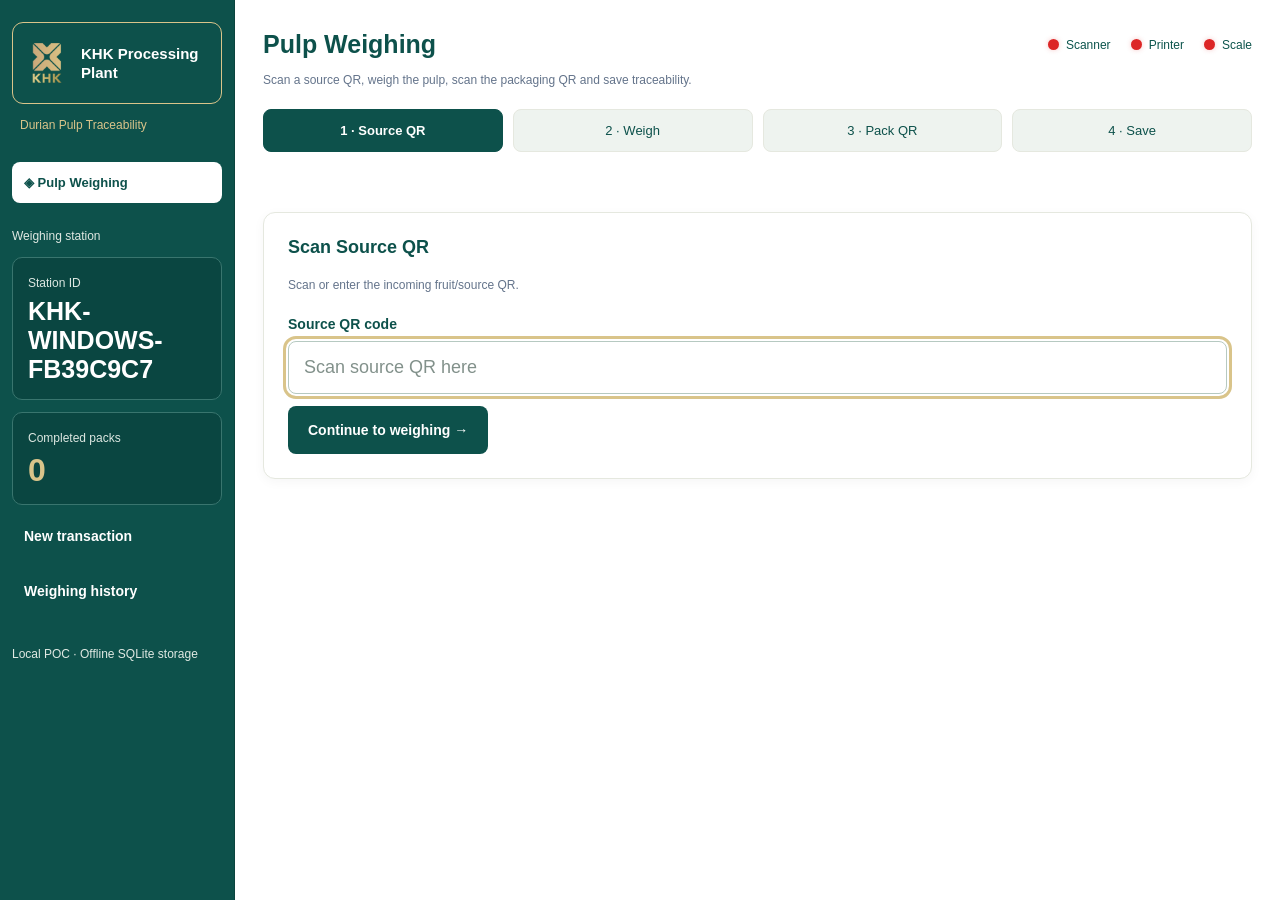
==== cloudkiosk.html @ 8116091a "Add new files via upload" ====
<!doctype html>
<html lang="en">

<head>
  <meta charset="utf-8">
  <meta name="viewport" content="width=device-width, initial-scale=1">

  <title>KHK Processing Plant — Cloud</title>

  <link rel="stylesheet"
        href="/static/css/cloudkiosk.css">

  <link rel="stylesheet"
        href="/static/css/cloudhardware_status.css">


  <script src="/static/js/cloudauth.js" defer></script>
  <script src="/static/js/cloudkiosk.js" defer></script>        
  <script src="/static/js/cloudkiosk.js" defer></script>

  
  <link rel="manifest"
        href="/static/cloudmanifest.json">

  <meta name="theme-color" content="#164A32">
</head>

<body>
<div class="shell">
  <aside class="sidebar">
    <div class="brand">
    <img
        src="/static/images/khk-logo.png"
        alt="KHK Logo"
        class="khk-logo"
    >
    <strong>KHK Processing Plant</strong>
</div>
    <p class="small">Durian Pulp Traceability</p>
    <div class="nav">◈ Pulp Weighing</div>
    <p class="small station-label">Weighing station</p>
    <div class="stat"><span class="small">Station ID</span><strong id="station">Detecting...</strong></div>
    <div class="stat production"><span class="small">Completed packs</span><strong id="count">0</strong></div>
    
    <button id="new" class="side-button">New transaction</button>
    <button id="showHistory" class="side-button">Weighing history</button>
    <p class="small sidebar-footer">Local POC · Offline SQLite storage</p>
  </aside>
  <main class="main">
    


    <div class="kiosk-topbar">
        <h1>Pulp Weighing</h1>

        <div class="hardware-inline">
            <div class="hardware-device">
                <span id="hwScanner" class="hardware-dot"></span>
                <span>Scanner</span>
                <span id="hwScannerDetail" hidden></span>
            </div>

            <div class="hardware-device">
                <span id="hwPrinter" class="hardware-dot"></span>
                <span>Printer</span>
                <span id="hwPrinterDetail" hidden></span>
            </div>

            <div class="hardware-device">
                <span id="hwScale" class="hardware-dot"></span>
                <span>Scale</span>
                <span id="hwScaleDetail" hidden></span>
            </div>
        </div>
    </div>

    <p class="small">Scan a source QR, weigh the pulp, scan the packaging QR and save traceability.</p>
    <nav class="steps" aria-label="Weighing steps">
      <span id="step1" class="active">1 · Source QR</span><span id="step2">2 · Weigh</span><span id="step3">3 · Pack QR</span><span id="step4">4 · Save</span>
    </nav>
    <div id="message" class="message" role="status" aria-live="polite"></div>
    <section id="sourcePanel" class="panel">
      <h2>Scan Source QR</h2><p class="small">Scan or enter the incoming fruit/source QR.</p>
      <label for="source">Source QR code</label><input id="source" maxlength="512" autocomplete="off" placeholder="Scan source QR here">
      <button id="toWeigh">Continue to weighing →</button>
    </section>
    <section id="weighPanel" class="panel hidden">
      <h2>Weigh Pulp</h2><p class="small">Simulated scale for interface testing. No hardware connected.</p>
      <div class="reading"><span id="reading">0</span><small> g</small></div>
      <p id="scaleStatus" class="small">Connecting to scale...</p><button id="capture">Capture weight →</button><button id="backSource" class="secondary">← Back</button>
    </section>
    <section id="packPanel" class="panel hidden">
      <h2>Scan Packaging QR</h2><p class="small">Scan the QR attached after packaging.</p>
      <div class="summary" id="summary"></div><label for="pack">Packaging QR code</label>
      <input id="pack" maxlength="512" autocomplete="off" placeholder="Scan packaging QR here">
      <button id="toSave">Review transaction →</button><button id="backWeigh" class="secondary">← Back</button>
    </section>
    <section id="savePanel" class="panel hidden">
      <h2>Confirm &amp; Save</h2><p class="small">Review before saving to the local SQLite database.</p>
      <div class="summary" id="review"></div><button id="save">Save traceability record</button><button id="backPack" class="secondary">← Back</button>
    </section>
    <section id="successPanel" class="panel hidden">
      <h2>Record saved locally ✓</h2><div class="summary" id="saved"></div><button id="next">Start next pack →</button>
    </section>
    <section id="historyPanel" class="panel hidden">
      <h2>Weighing History</h2><p class="small">Latest 100 records saved on this kiosk.</p>
      <input id="search" placeholder="Search source or packaging QR">
      <div class="table-wrap"><table><thead><tr><th>Time</th><th>Source QR</th><th>Weight</th><th>Packaging QR</th><th>Sync</th></tr></thead><tbody id="historyRows"></tbody></table></div>
      <button id="closeHistory" class="secondary">Back to weighing</button>
    </section>
  </main>
</div>
</body>
</html>
---- static/css/cloudkiosk.css ----
/* KHK Pulp Kiosk — green/gold/white corporate theme, 2026-11-11.
   Replaces kiosk.css. Do not load khk-duritech.css alongside this file. */
:root{font-family:'Segoe UI',Arial,sans-serif;--green:#0d514b;--green-hover:#17675e;--gold:#d9c48a;--cream:#f8f7f2;--white:#fff;--text:#164d49;--muted:#64748b;--line:#e5e8df;color:var(--text);background:var(--white)}
*{box-sizing:border-box}
body{margin:0;background:var(--white);color:var(--text)}
.shell{display:flex;min-height:100vh}
.sidebar{width:235px;flex-shrink:0;padding:22px 12px;background:var(--green);color:#fff;border-right:1px solid #0b443e}
.brand{font-size:15px;font-weight:700;line-height:1.3;padding:13px 12px;border:1px solid var(--gold);border-radius:11px;color:#fff}
.small{color:var(--muted);font-size:12px;line-height:1.5}
.sidebar .small{color:#e0e9e3}
.sidebar>.small:first-of-type{color:var(--gold);margin:12px 8px 28px}
.nav{margin-top:24px;padding:13px 12px;background:#fff;border-radius:8px;color:var(--green);font-size:13px;font-weight:700}
.main{width:min(1050px,100%);margin:0 auto;padding:30px 28px;min-width:0;background:#fff}
.main>h1{background:#fff;border:1px solid var(--line);border-radius:12px;padding:20px 20px 4px;margin:0;font-size:24px;color:var(--green)}
.main>h1+.small{border:1px solid var(--line);border-top:0;border-radius:0 0 12px 12px;padding:0 20px 20px;margin:-8px 0 18px;background:#fff}
.panel{background:#fff;border:1px solid var(--line);border-radius:12px;padding:24px;margin:22px 0;box-shadow:0 3px 12px rgba(0,0,0,.04)}
h1{margin:0 0 8px;font-size:25px;color:var(--green)}
h2{font-size:18px;margin:0 0 18px;color:var(--green)}
button{background:var(--green);color:#fff;border:0;border-radius:8px;padding:13px 20px;font:inherit;font-size:14px;font-weight:650;cursor:pointer;margin:12px 10px 0 0;min-height:48px}
button:hover{background:var(--green-hover)}button:disabled{opacity:.5;cursor:wait}
button:focus-visible,input:focus-visible{outline:3px solid var(--gold);outline-offset:2px}
.secondary{background:#edf4f0;color:var(--green);border:1px solid #b9d2c9}
.secondary:hover{background:#dcece5}
.side-button{display:block;width:100%;text-align:left;background:transparent;color:#fff;margin:7px 0 0;padding:13px 12px}
.side-button:hover{background:#17675e}
.stat{background:#0a4641;padding:15px;border-radius:10px;margin-top:12px;border:1px solid #39756e;color:#fff}
.stat .small{color:#dce7e1}
.stat strong{display:block;font-size:25px;margin-top:5px;color:#fff}
.station-label{margin-top:24px}.production strong{color:var(--gold);font-size:32px}.sidebar-footer{margin-top:30px}
.steps{display:flex;gap:10px;margin:20px 0 18px;flex-wrap:wrap}
.steps span{flex:1;min-width:120px;text-align:center;padding:13px 10px;background:#eef3ef;border:1px solid var(--line);border-radius:8px;color:var(--green);font-size:13px}
.steps .active{background:var(--green);color:#fff;font-weight:650;border-color:var(--green)}
label{display:block;margin:22px 0 9px;font-size:14px;font-weight:600;color:var(--green)}
input{width:100%;background:#fff;color:#1d3532;border:1px solid #b6c9c1;border-radius:8px;padding:15px;font:inherit;font-size:18px}
input::placeholder{color:#82918b}
.reading{background:#f8faf8;border:1px solid var(--line);border-radius:10px;text-align:center;padding:22px;font-size:80px;font-weight:700;color:var(--green)}
.reading small{font-size:24px;color:var(--muted)}
.summary{background:#f8faf8;border:1px solid var(--line);border-radius:10px;padding:20px;line-height:1.8;overflow-wrap:anywhere;color:#1d3532}
.message{min-height:20px;color:#b42318;font-size:14px}.message.ok{color:#16703c}
.hidden{display:none!important}
.table-wrap{overflow-x:auto}table{border-collapse:collapse;width:100%;font-size:14px}
th,td{padding:11px;text-align:left;border-bottom:1px solid var(--line);overflow-wrap:anywhere}
th{color:var(--green);background:#f8faf8}
@media(max-width:700px){.shell{flex-direction:column}.sidebar{width:100%;padding:15px}.nav{margin-top:12px}.main{padding:18px 14px}.steps span{min-width:90px}.reading{font-size:60px}}

/* Fix oversized KHK logo */

.sidebar img,
.sidebar .brand img,
.sidebar .khk-logo,
.sidebar .khk-sidebar-logo {
    width: 44px !important;
    height: 54px !important;
    max-width: 44px !important;
    max-height: 54px !important;
    object-fit: contain !important;
    flex-shrink: 0;
}

/* Keep logo and title aligned */
.sidebar .brand,
.sidebar .khk-sidebar-brand {
    display: flex;
    align-items: center;
    gap: 12px;
}

/* Prevent logo container from expanding */
.sidebar .brand img {
    display: block;
}
---- static/css/cloudhardware_status.css ----
/* Stage 2.7 - Hardware Connection Indicators */
/* Horizontal layout at top-right of kiosk */

.kiosk-topbar {
    display: flex;
    justify-content: space-between;
    align-items: center;
    gap: 20px;
    flex-wrap: wrap;
}

.kiosk-topbar h1 {
    margin: 0;
}

/* Hardware indicators container */
.hardware-inline {
    display: flex;
    align-items: center;
    gap: 20px;
    margin-left: auto;
}

/* Individual hardware device */
.hardware-device {
    display: flex;
    align-items: center;
    gap: 7px;
    font-size: 12px;
    white-space: nowrap;
    color: #0d554d;
}

/* Connection indicator light */
.hardware-dot {
    display: inline-block;
    width: 11px;
    height: 11px;
    min-width: 11px;
    border-radius: 50%;
    background-color: #dc2626;
    flex-shrink: 0;
}

/* Connected - Green */
.hardware-dot[data-status="connected"] {
    background-color: #16a34a;
    box-shadow: 0 0 5px rgba(22, 163, 74, 0.35);
}

/* Disconnected - Red */
.hardware-dot[data-status="disconnected"] {
    background-color: #dc2626;
    box-shadow: 0 0 5px rgba(220, 38, 38, 0.25);
}

/* Hide technical details */
.hardware-device [id$="Detail"] {
    display: none;
}

/* Smaller screens */
@media (max-width: 850px) {
    .kiosk-topbar {
        align-items: flex-start;
    }

    .hardware-inline {
        flex-wrap: wrap;
        gap: 12px;
    }
}
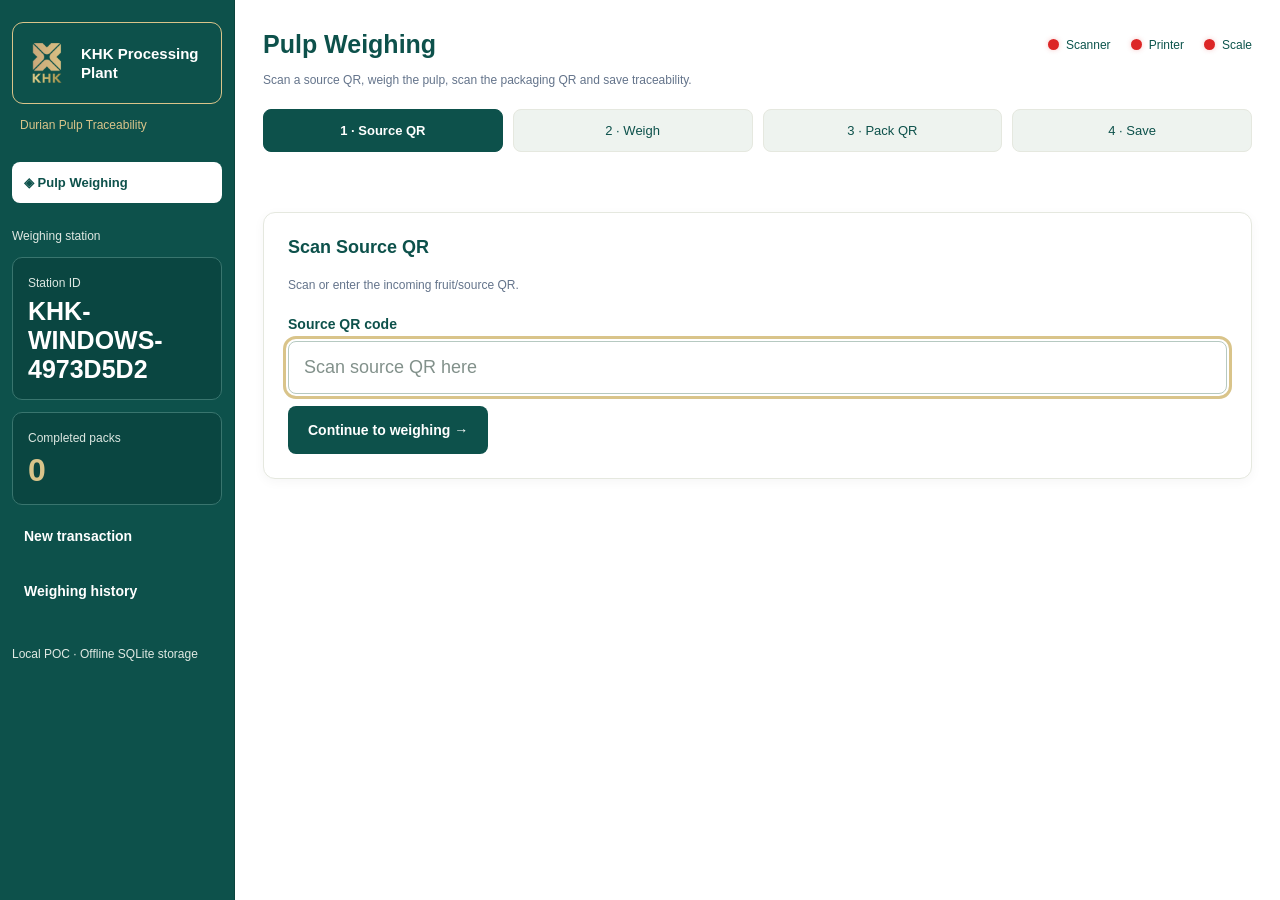
==== commit eaf4b3c2: "Fix the asset paths" ====
--- a/cloudkiosk.html
+++ b/cloudkiosk.html
@@ -7,20 +7,13 @@
 
   <title>KHK Processing Plant — Cloud</title>
 
-  <link rel="stylesheet"
-        href="/static/css/cloudkiosk.css">
+<link rel="stylesheet" href="static/css/cloudkiosk.css">
+<link rel="stylesheet" href="static/css/cloudhardware_status.css">
 
-  <link rel="stylesheet"
-        href="/static/css/cloudhardware_status.css">
+<script src="static/js/cloudauth.js" defer></script>
+<script src="static/js/cloudkiosk.js" defer></script>
 
-
-  <script src="/static/js/cloudauth.js" defer></script>
-  <script src="/static/js/cloudkiosk.js" defer></script>        
-  <script src="/static/js/cloudkiosk.js" defer></script>
-
-  
-  <link rel="manifest"
-        href="/static/cloudmanifest.json">
+<link rel="manifest" href="static/cloudmanifest.json">
 
   <meta name="theme-color" content="#164A32">
 </head>
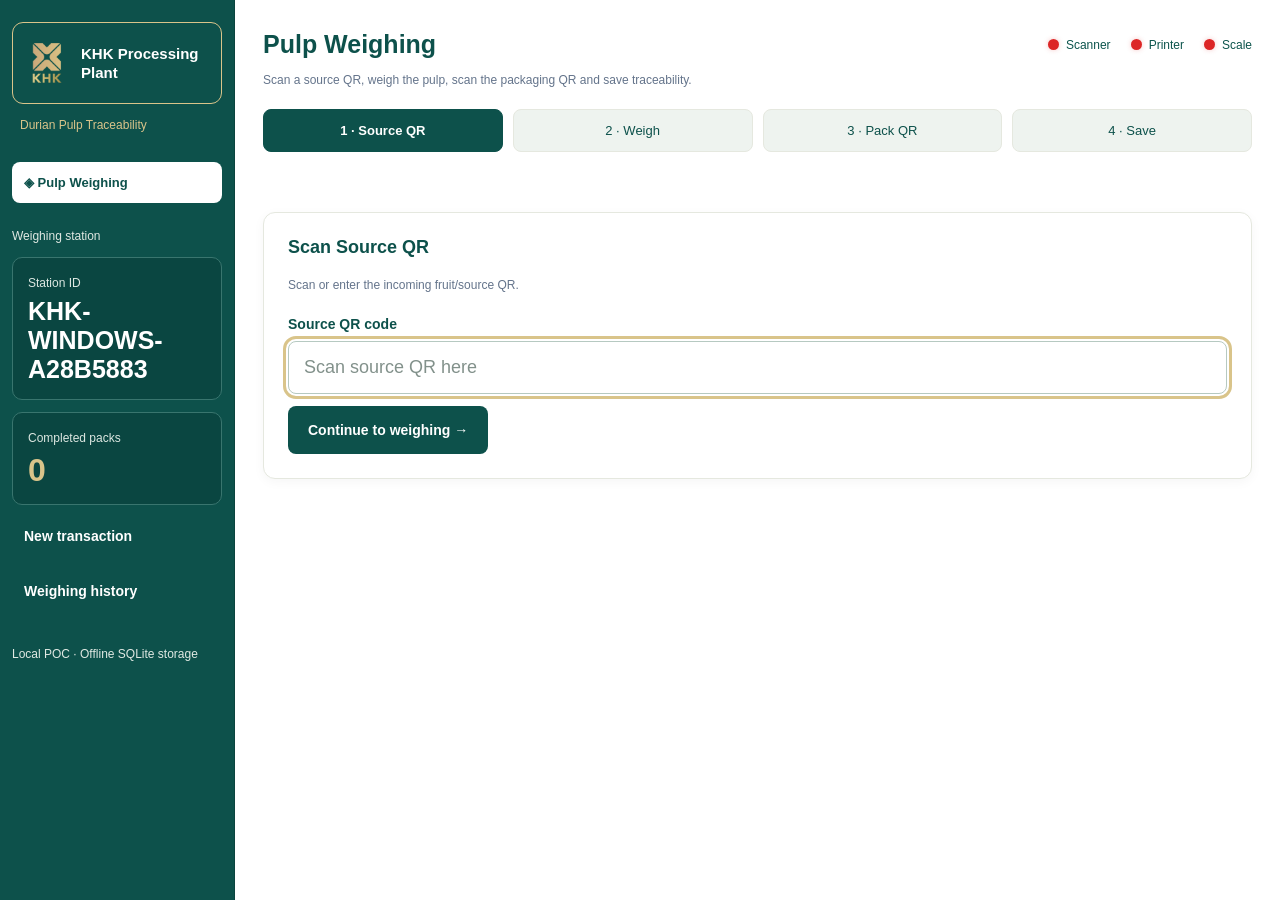
==== commit 081f7e48: "Register the service worker" ====
--- a/cloudkiosk.html
+++ b/cloudkiosk.html
@@ -23,7 +23,7 @@
   <aside class="sidebar">
     <div class="brand">
     <img
-        src="/static/images/khk-logo.png"
+        src="static/images/khk-logo.png"
         alt="KHK Logo"
         class="khk-logo"
     >
@@ -103,5 +103,30 @@
     </section>
   </main>
 </div>
+
+<script>
+  if ('serviceWorker' in navigator) {
+    window.addEventListener('load', async () => {
+      try {
+        const registration =
+          await navigator.serviceWorker.register(
+            './cloudsw.js',
+            { scope: './' }
+          );
+
+        console.log(
+          'KHK Cloud Service Worker:',
+          registration.scope
+        );
+      } catch (error) {
+        console.error(
+          'Service Worker registration failed:',
+          error
+        );
+      }
+    });
+  }
+</script>
+
 </body>
 </html>
